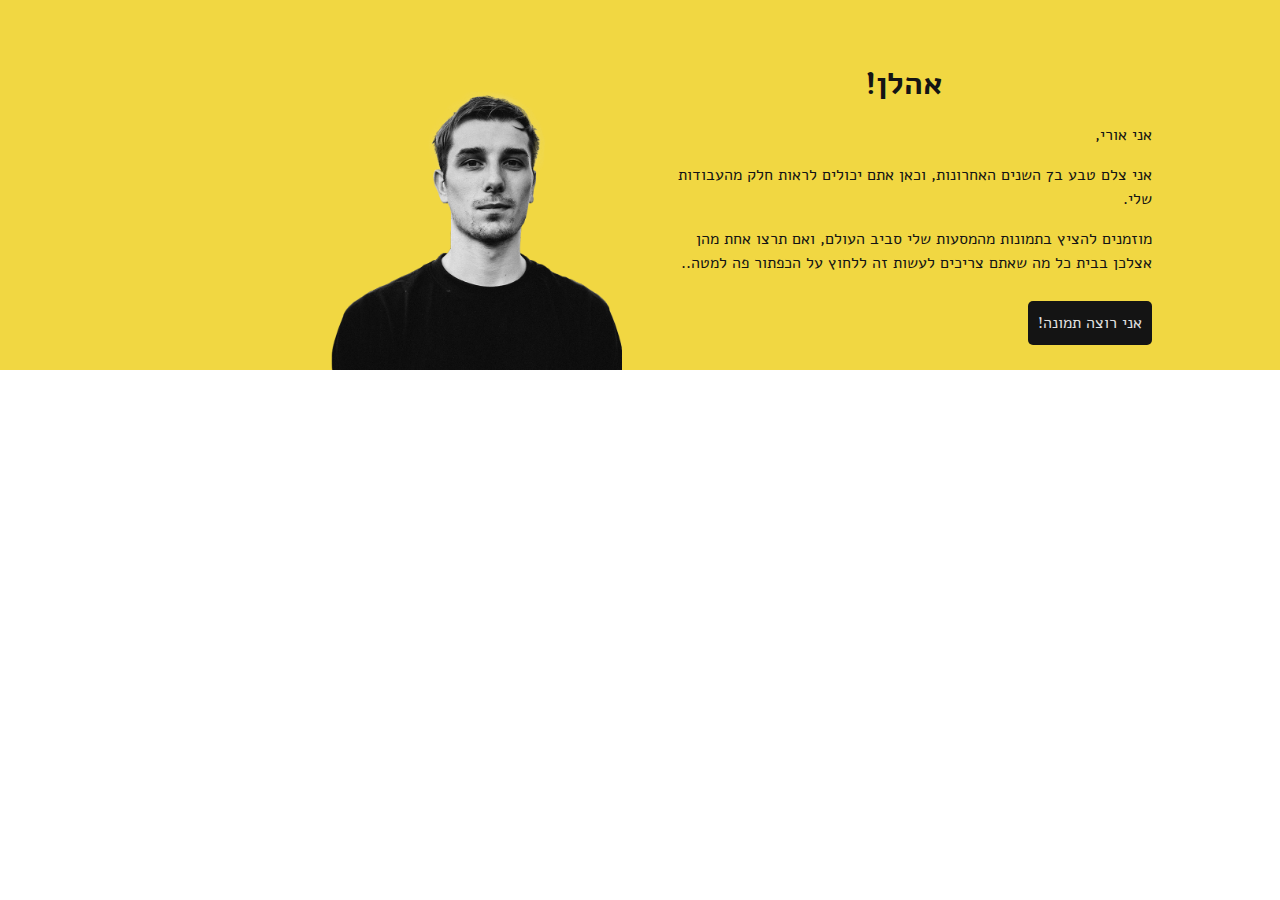
==== index.html @ e60f1d1a "index" ====
<!DOCTYPE html>
<html lang="he" dir="rtl">

<head>
    <meta charset="UTF-8">
    <title>תרגיל מסכם סמסטר א, שרי רדזינר</title>
    <link rel="stylesheet" href="style.css">
    <link rel="preconnect" href="https://fonts.gstatic.com">
<link href="https://fonts.googleapis.com/css2?family=Alef:wght@400;700&family=Secular+One&display=swap" rel="stylesheet">
</head>

<body>
    <div class="about">
        <div class="container">
<div><h1>אהלן! </h1>
      <p>אני אורי,</p>
      <p>אני צלם טבע ב7 השנים האחרונות, וכאן אתם יכולים לראות חלק מהעבודות שלי.</p>
<p>מוזמנים להציץ בתמונות מהמסעות שלי סביב העולם, ואם תרצו אחת מהן אצלכן בבית כל מה שאתם צריכים לעשות זה ללחוץ על הכפתור פה למטה..</p>
    <a class= button href="">אני רוצה תמונה!</a>
      </div>
       <div><img src="img/portrait.png"
        alt="ori"></div>
        </div>
    </div>

</body>

</html>
---- style.css ----
body {
    font-family: 'Alef', sans-serif;
    color: #141414;
    margin: 0;
    line-height: 1.5;
}

h1,
h2,
h3,
h4, {
    font-family: 'Secular One', sans-serif;
    font-weight: 400;
    color: #141414;
}

h1{
    line-height: 1.1;
}

.about {
    background-color: #f1d742;
}

.container {
    max-width: 1024px;
    margin: auto;
    text-align: right;
    padding-top: 20px;

}

img {
    max-width: 100%;
    width: auto;
    height: auto;
    max-height: 350px;
}

.about .container {
    display: grid;
    grid-template-columns: 1fr 1fr;
    grid-gap: 30px;
    align-items: center;
}

.about h1{
    text-align: center;
}

.button {
    background-color: #141414;
    color: #e0e0e0;
    text-decoration: none;
    padding: 10px;
    border-radius: 5px;
    transition: 1s;
    margin-top: 10px;
    display: inline-block;
}


.about .button:hover {
    background-color: #0f4395;
}

.about img{
    display: block;
}
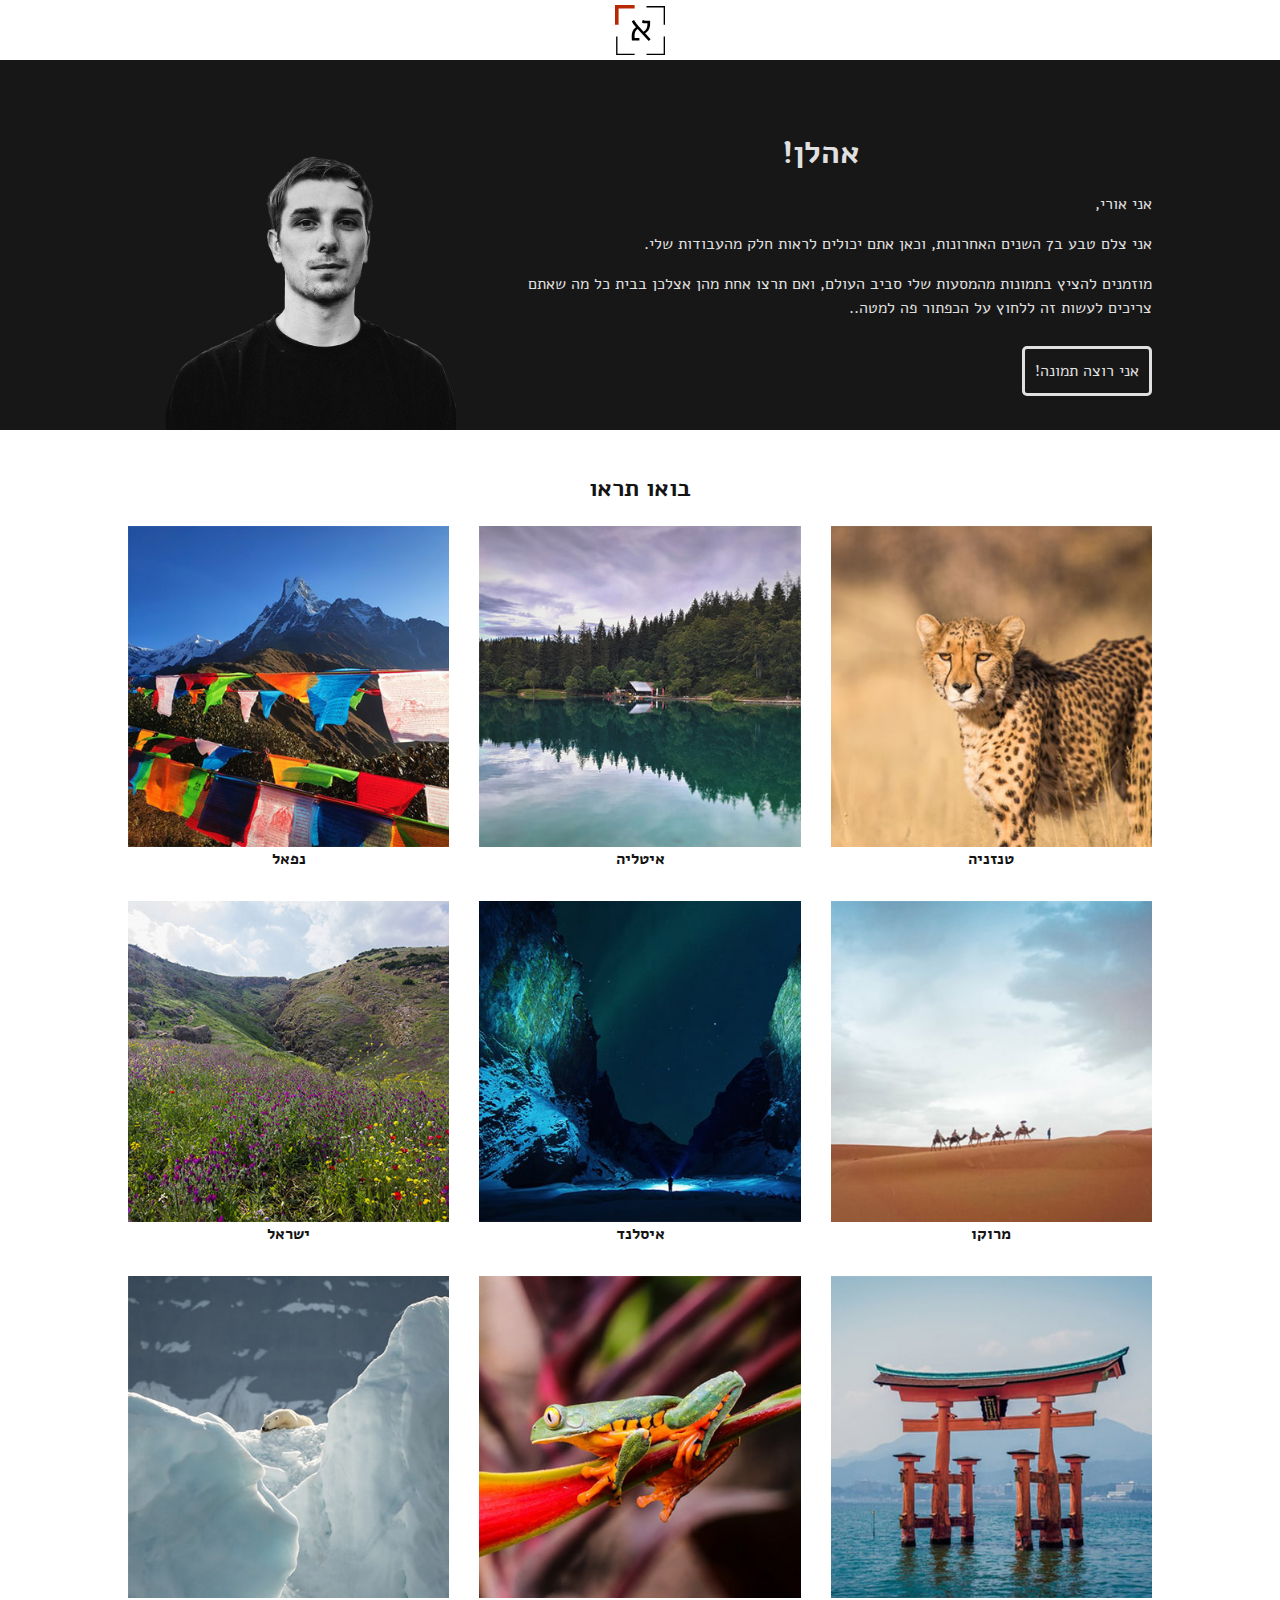
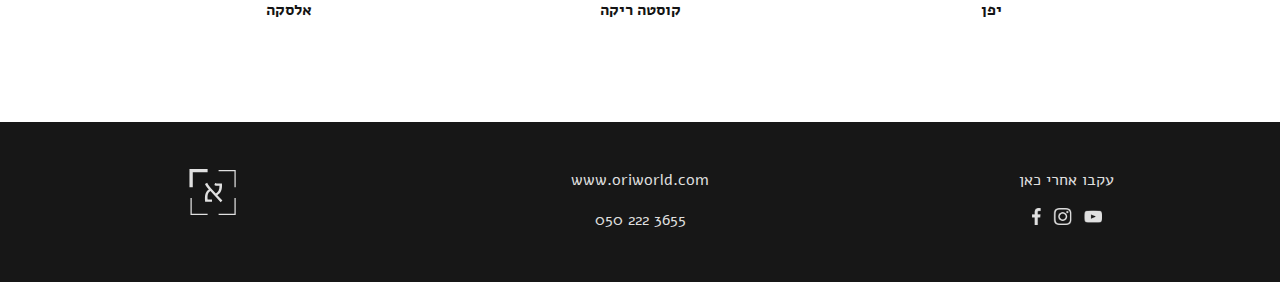
==== commit b3d12514: "gallery" ====
--- a/index.html
+++ b/index.html
@@ -10,6 +10,7 @@
 </head>
 
 <body>
+   <img src="img/logo.svg" alt="logo" class="logo">
     <div class="about">
         <div class="container">
 <div><h1>אהלן! </h1>
@@ -22,7 +23,27 @@
         alt="ori"></div>
         </div>
     </div>
-
+    <div class="container">
+    <h2>בואו תראו</h2>
+<ul class="gallery">
+    <li><img src="img/1.jpg" alt="">טנזניה</li>
+    <li><img src="img/2.jpg" alt="">איטליה</li>
+    <li><img src="img/3.jpg" alt="">נפאל</li>
+    <li><img src="img/4.jpg" alt="">מרוקו</li>
+    <li><img src="img/5.jpg" alt="">איסלנד</li>
+    <li><img src="img/6.jpg" alt="">ישראל</li>
+    <li><img src="img/7.jpg" alt="">יפן</li>
+    <li><img src="img/8.jpg" alt="">קוסטה ריקה</li>
+    <li><img src="img/9.jpg" alt="">אלסקה</li>
+</ul>
+</div>
+<div class="cta">
+    <div><p>עקבו אחרי כאן</p>
+    <img src="img/icons.png" alt="" class="icons"></div>
+    <div><p>www.oriworld.com</p>
+    <p>3655 222 050</p></div>
+    <div><p><img src="img/logob.svg" alt="logo" class="logo"></p></div>
+</div>
 </body>
 
 </html>
--- a/style.css
+++ b/style.css
@@ -8,26 +8,26 @@
 h1,
 h2,
 h3,
-h4, {
+h4,
+    {
     font-family: 'Secular One', sans-serif;
     font-weight: 400;
-    color: #141414;
+    color: #e0e0e0;
 }
 
-h1{
+h1 {
     line-height: 1.1;
 }
 
 .about {
-    background-color: #f1d742;
+    background-color: #171717;
+    color: #e0e0e0;
 }
 
 .container {
     max-width: 1024px;
     margin: auto;
-    text-align: right;
     padding-top: 20px;
-
 }
 
 img {
@@ -39,21 +39,23 @@
 
 .about .container {
     display: grid;
-    grid-template-columns: 1fr 1fr;
+    grid-template-columns: 2fr 1fr;
     grid-gap: 30px;
+    text-align: right;
     align-items: center;
 }
 
-.about h1{
+.about h1 {
     text-align: center;
 }
 
 .button {
-    background-color: #141414;
+    border-color: #e0e0e0;
     color: #e0e0e0;
     text-decoration: none;
     padding: 10px;
     border-radius: 5px;
+    border: 3px solid;
     transition: 1s;
     margin-top: 10px;
     display: inline-block;
@@ -61,9 +63,58 @@
 
 
 .about .button:hover {
-    background-color: #0f4395;
+    background-color: #e0e0e0;
+    color: #171717;
 }
 
-.about img{
+.about img {
     display: block;
+}
+
+.logo {
+  max-width: 50px;
+  display: block;
+  margin: 5px auto;
+}
+
+.gallery {
+    display: grid;
+    grid-template-columns: 1fr 1fr 1fr;
+    grid-gap: 30px;
+    list-style: none;
+    padding: 0;
+    margin: 0;
+}
+
+.gallery img {
+    display: block;
+}
+
+h2 {
+    text-align: center;
+}
+
+li {
+    text-align: center;
+    font-weight: 700;
+}
+
+.cta {
+    background-color: #171717;
+    color: #e0e0e0;
+    height: 100px;
+    margin-top: 100px;
+    text-align: center;
+    display: grid;
+    grid-template-columns: 1fr 1fr 1fr;
+    padding-top: 30px;
+    padding-bottom: 30px;
+}
+
+.icons{
+    display:inline-block;
+    max-width: 70px;
+}
+
+img:hover{
 }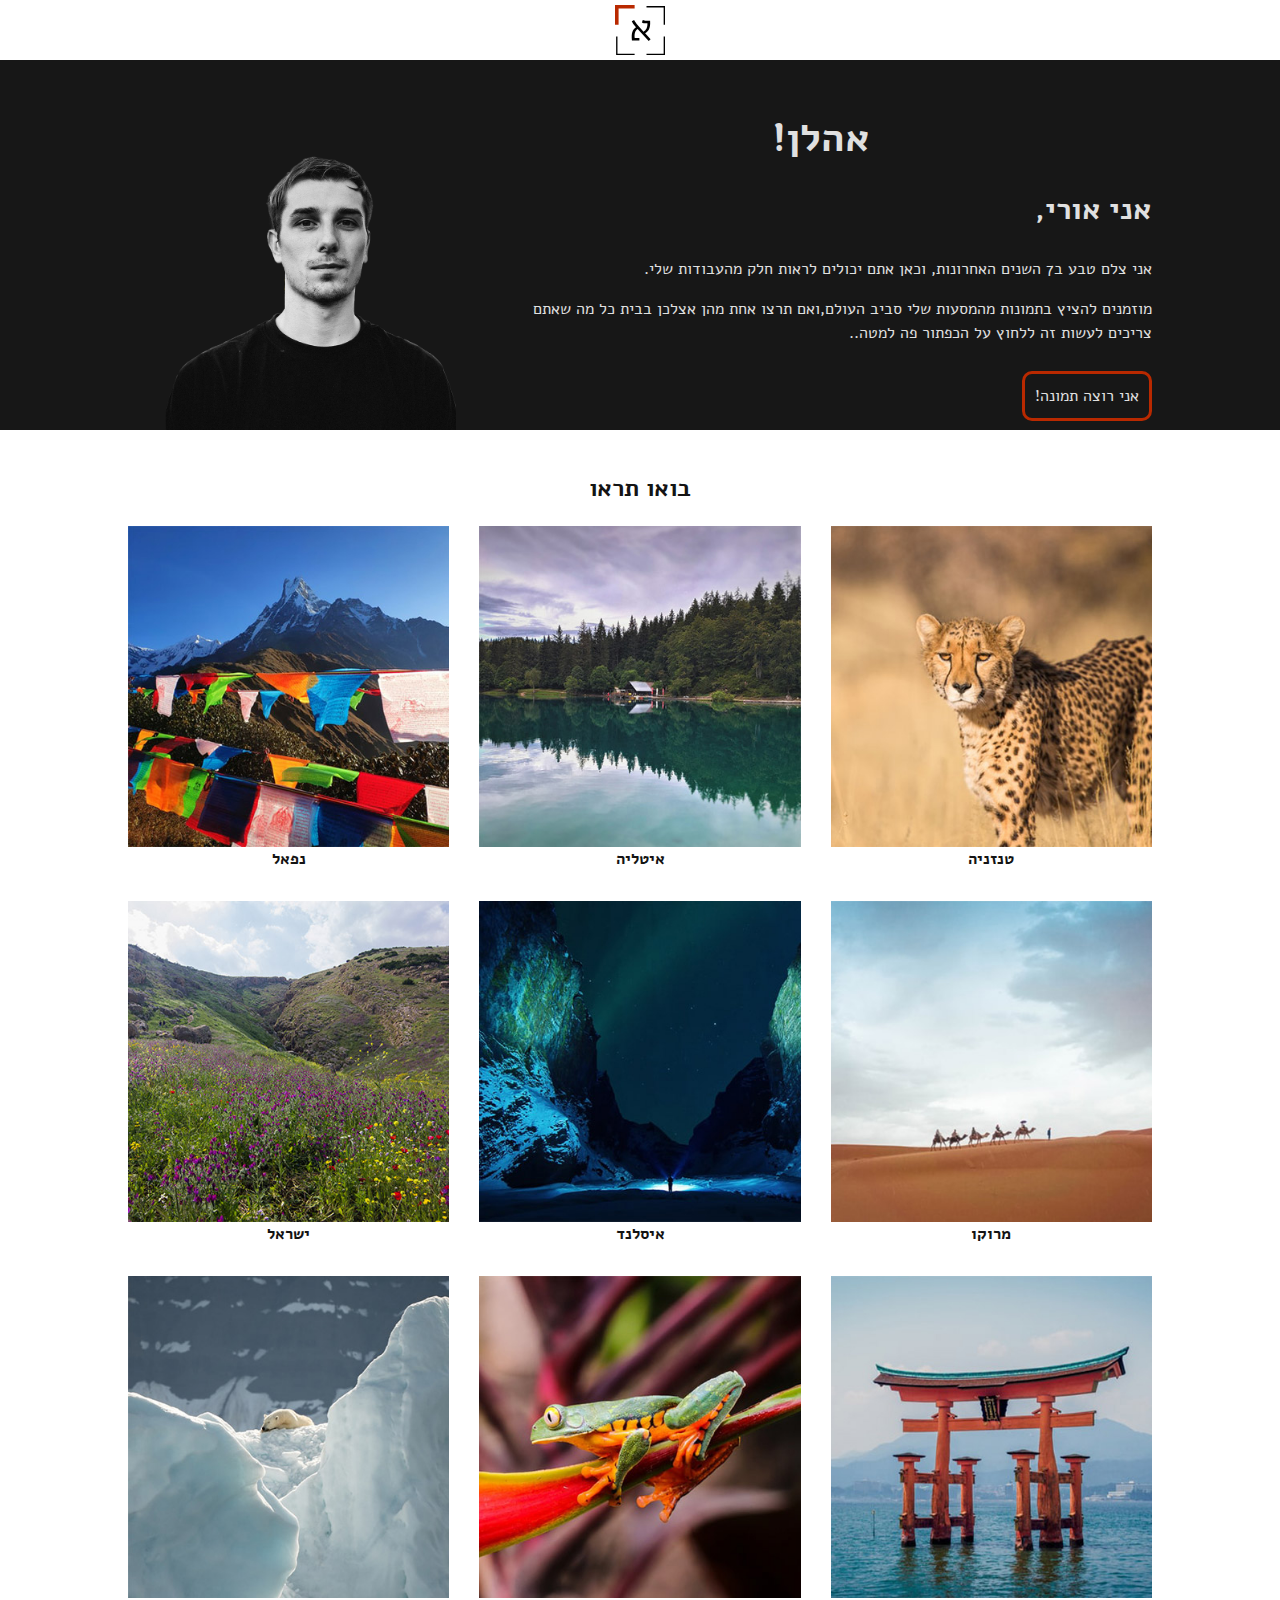
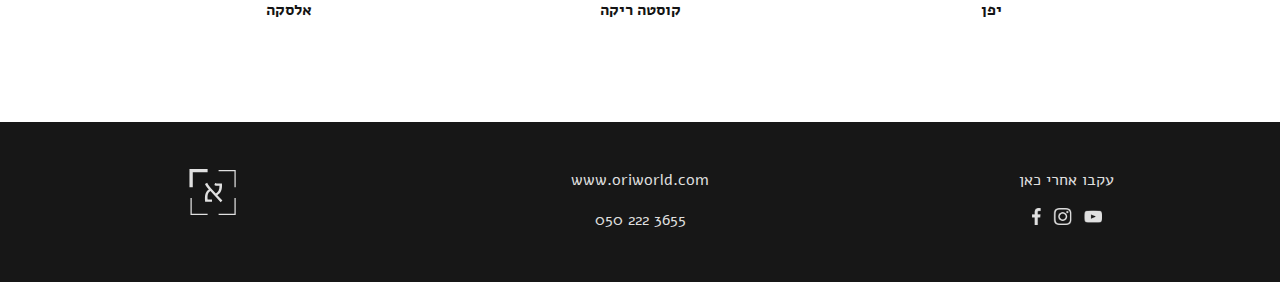
==== commit eb91c395: "btnh" ====
--- a/index.html
+++ b/index.html
@@ -14,9 +14,9 @@
     <div class="about">
         <div class="container">
 <div><h1>אהלן! </h1>
-      <p>אני אורי,</p>
+      <h2>אני אורי,</h2>
       <p>אני צלם טבע ב7 השנים האחרונות, וכאן אתם יכולים לראות חלק מהעבודות שלי.</p>
-<p>מוזמנים להציץ בתמונות מהמסעות שלי סביב העולם, ואם תרצו אחת מהן אצלכן בבית כל מה שאתם צריכים לעשות זה ללחוץ על הכפתור פה למטה..</p>
+<p>מוזמנים להציץ בתמונות מהמסעות שלי סביב העולם,ואם תרצו אחת מהן אצלכן בבית כל מה שאתם צריכים לעשות זה ללחוץ על הכפתור פה למטה..</p>
     <a class= button href="">אני רוצה תמונה!</a>
       </div>
        <div><img src="img/portrait.png"
--- a/style.css
+++ b/style.css
@@ -47,16 +47,21 @@
 
 .about h1 {
     text-align: center;
+    font-size: 40px;
+}
+
+.about h2{
+    text-align: right;
+    font-size: 30px;
 }
 
 .button {
-    border-color: #e0e0e0;
     color: #e0e0e0;
     text-decoration: none;
     padding: 10px;
-    border-radius: 5px;
-    border: 3px solid;
-    transition: 1s;
+    border-radius: 10px;
+    border: 3px solid #b92900;
+    transition: 0.5s;
     margin-top: 10px;
     display: inline-block;
 }
@@ -69,6 +74,7 @@
 
 .about img {
     display: block;
+    max-width: 100%;
 }
 
 .logo {
@@ -115,6 +121,3 @@
     display:inline-block;
     max-width: 70px;
 }
-
-img:hover{
-}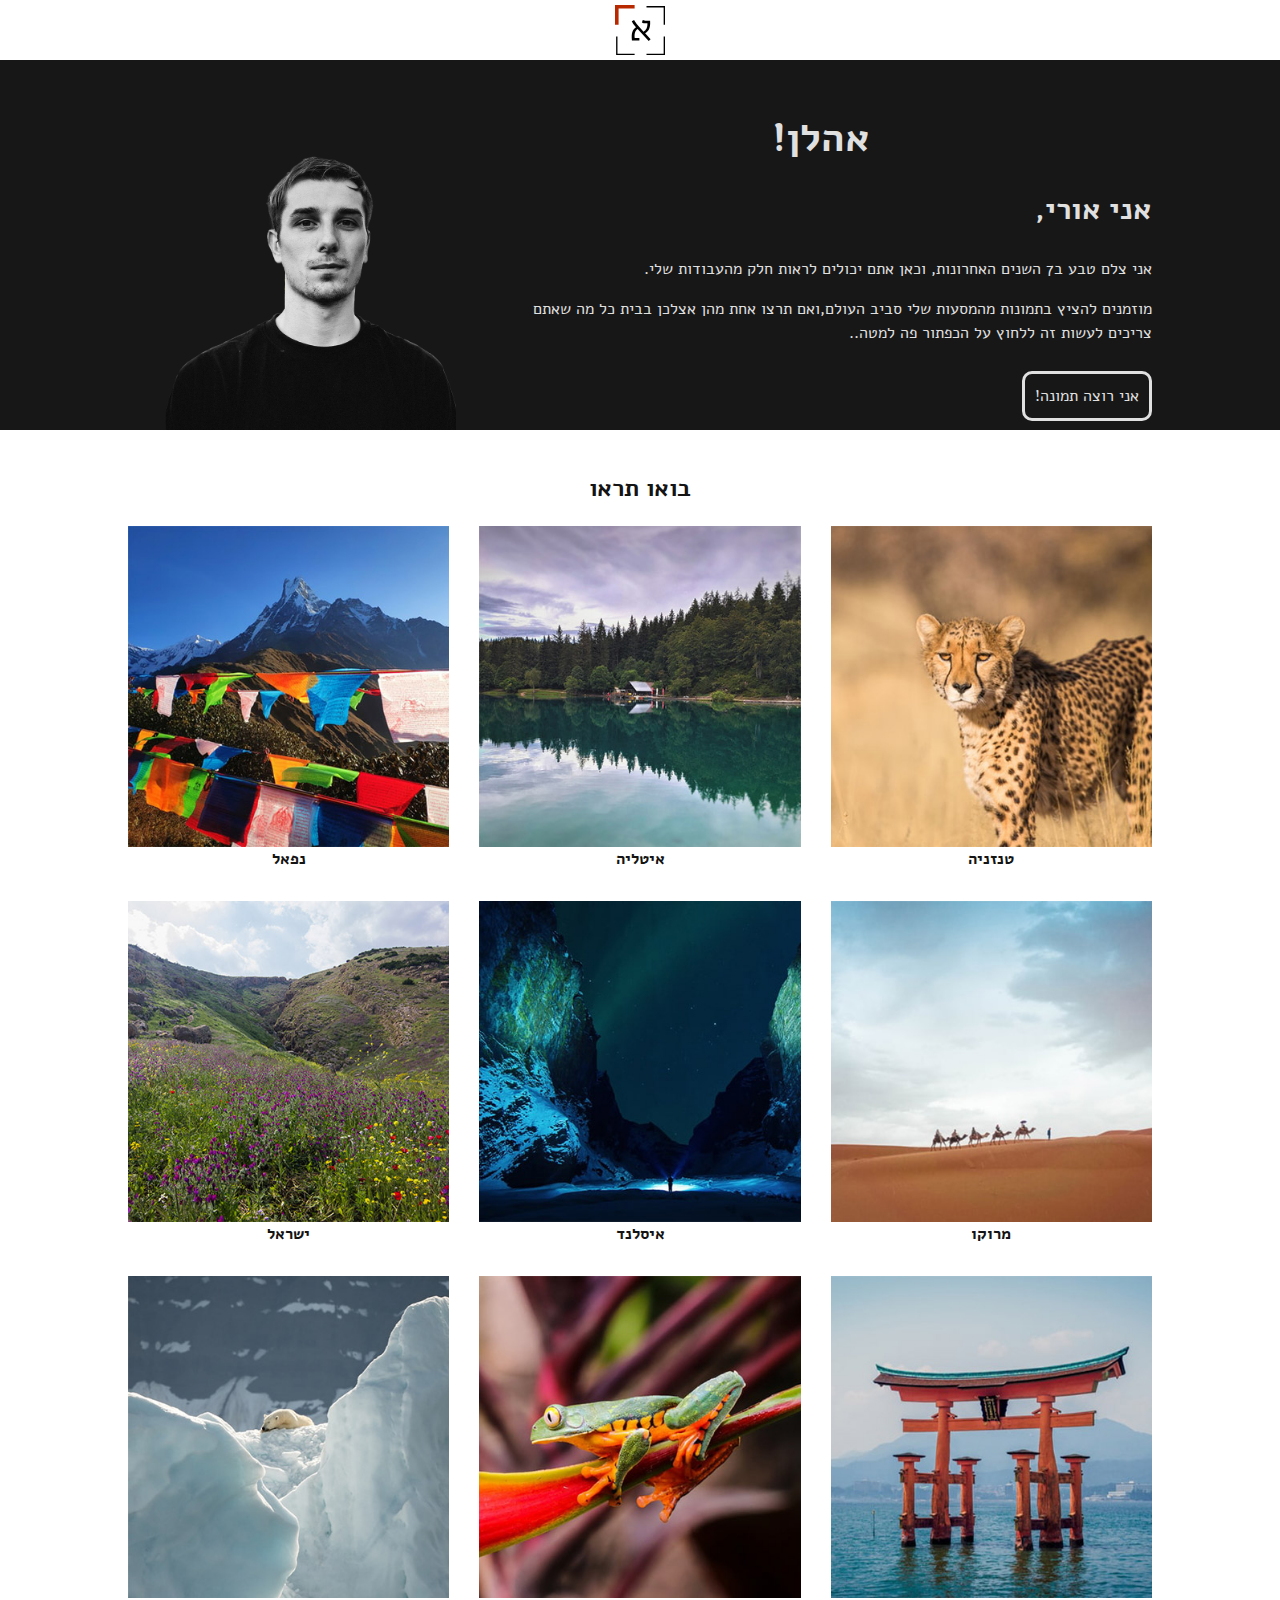
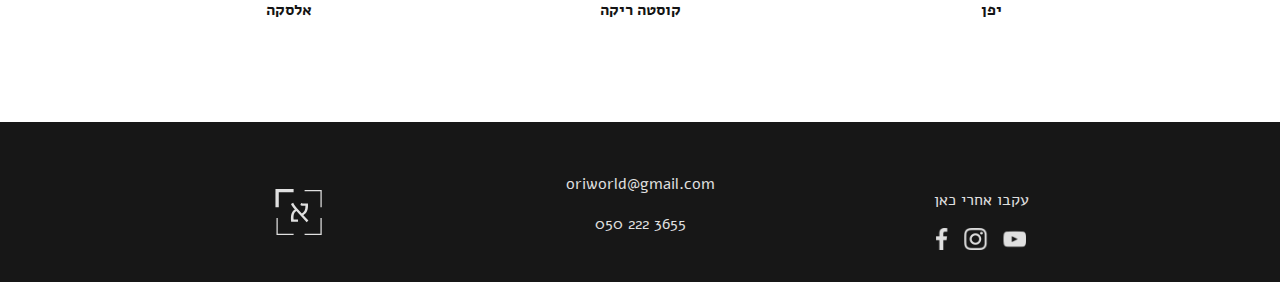
==== commit 6d3974f9: "." ====
--- a/index.html
+++ b/index.html
@@ -37,13 +37,17 @@
     <li><img src="img/9.jpg" alt="">אלסקה</li>
 </ul>
 </div>
-<div class="cta">
-    <div><p>עקבו אחרי כאן</p>
-    <img src="img/icons.png" alt="" class="icons"></div>
-    <div><p>www.oriworld.com</p>
+ <div class="contact">
+   <div class="container">
+    <div ><p>עקבו אחרי כאן</p>
+    <p><img src="img/icons.png" alt="" class="icons"></p>
+    </div>
+    <div><a href="mailto:oriworld@gmail.com">oriworld@gmail.com</a>
     <p>3655 222 050</p></div>
     <div><p><img src="img/logob.svg" alt="logo" class="logo"></p></div>
 </div>
+</div>
+
 </body>
 
 </html>
--- a/style.css
+++ b/style.css
@@ -50,7 +50,7 @@
     font-size: 40px;
 }
 
-.about h2{
+.about h2 {
     text-align: right;
     font-size: 30px;
 }
@@ -60,7 +60,7 @@
     text-decoration: none;
     padding: 10px;
     border-radius: 10px;
-    border: 3px solid #b92900;
+    border: 3px solid #e0e0e0;
     transition: 0.5s;
     margin-top: 10px;
     display: inline-block;
@@ -68,7 +68,7 @@
 
 
 .about .button:hover {
-    background-color: #e0e0e0;
+    background-color: #b92900;
     color: #171717;
 }
 
@@ -78,9 +78,9 @@
 }
 
 .logo {
-  max-width: 50px;
-  display: block;
-  margin: 5px auto;
+    max-width: 50px;
+    display: block;
+    margin: 5px auto;
 }
 
 .gallery {
@@ -105,19 +105,34 @@
     font-weight: 700;
 }
 
-.cta {
+.contact {
     background-color: #171717;
     color: #e0e0e0;
     height: 100px;
     margin-top: 100px;
     text-align: center;
-    display: grid;
-    grid-template-columns: 1fr 1fr 1fr;
     padding-top: 30px;
     padding-bottom: 30px;
 }
 
-.icons{
-    display:inline-block;
-    max-width: 70px;
+.contact .container {
+    display: grid;
+    grid-template-columns: 1fr 1fr 1fr;
 }
+
+.icons {
+    display: inline-block;
+    max-width: 90px;
+}
+
+a {
+    text-decoration: none;
+    color: #e0e0e0;
+}
+
+
+
+.contact a:hover {
+    color: #b92900;
+    opacity: o.7;
+}
